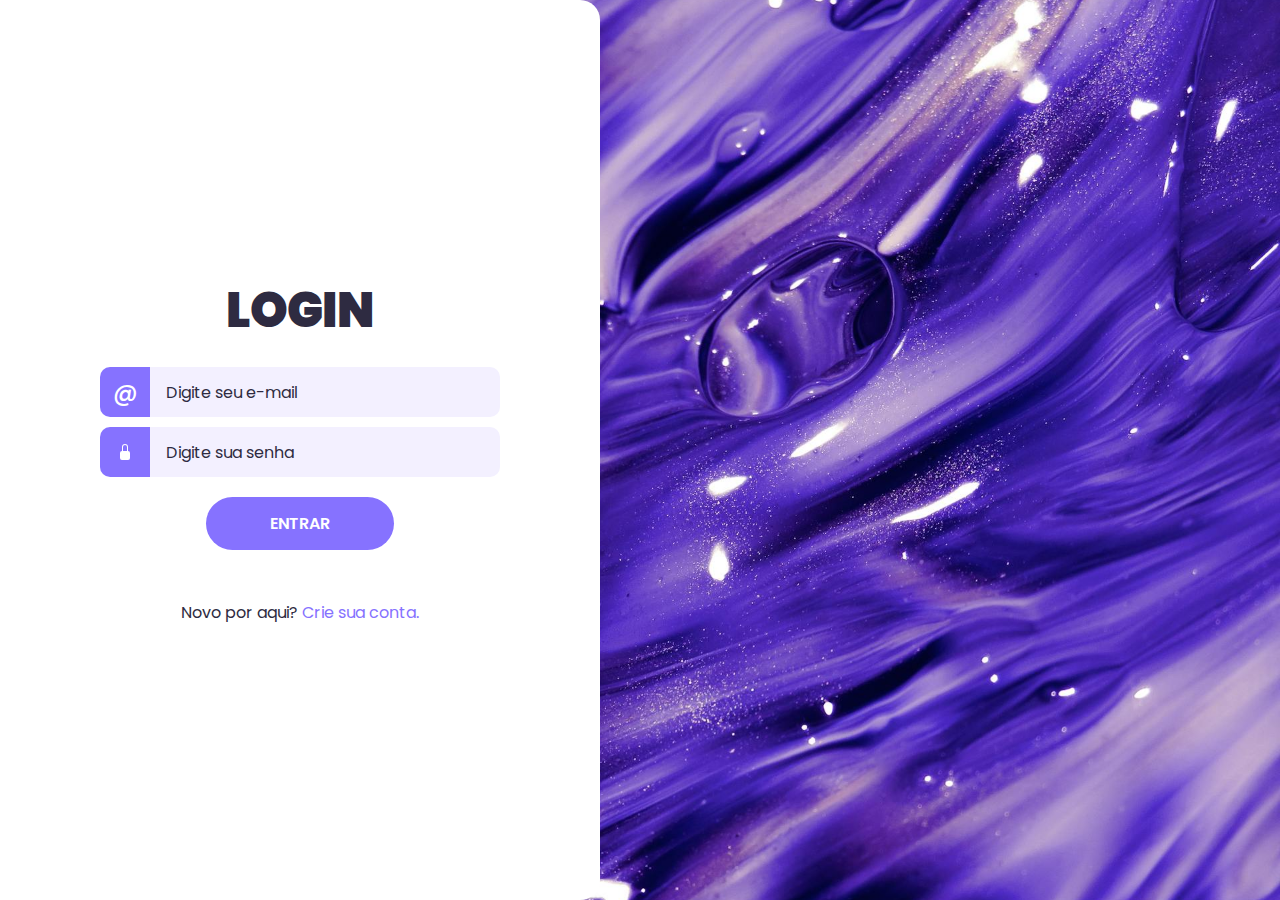
==== index.html @ 26156f6f "criação login" ====
<!DOCTYPE html>
<html lang="pt-br">
<head>
    <meta charset="UTF-8">
    <meta name="viewport" content="width=device-width, initial-scale=1.0">
    <title>Login</title>

    <!-- Meu CSS -->
    <link rel="stylesheet" href="css/style.css">
    <!-- Meu JS -->
    <script src="js/script.js" defer></script> 
</head>
<body>
    <div class="wrapper">
        <h1>Login</h1>
        <form action="" method="post" id="form">
            <div>
                <label for="email-input">
                    <span>@</span>
                </label>
                <input type="email" name="email" id="email-input" placeholder="Digite seu e-mail">
            </div>
            <div>
                <label for="password-input">
                    <svg xmlns="http://www.w3.org/2000/svg" width="16" height="16" fill="currentColor" class="bi bi-lock-fill" viewBox="0 0 16 16">
                        <path d="M8 1a2 2 0 0 1 2 2v4H6V3a2 2 0 0 1 2-2m3 6V3a3 3 0 0 0-6 0v4a2 2 0 0 0-2 2v5a2 2 0 0 0 2 2h6a2 2 0 0 0 2-2V9a2 2 0 0 0-2-2"/>
                      </svg>
                </label>
                <input type="password" name="password" id="password-input" placeholder="Digite sua senha">
            </div>
            <button type="submit">Entrar</button>
        </form>
        <p id="error-message"></p>
        <p>Novo por aqui? <a href="#">Crie sua conta.</a></p>
    </div>
</body>
</html>
---- css/style.css ----
@import url('https://fonts.googleapis.com/css2?family=Poppins:ital,wght@0,100;0,200;0,300;0,400;0,500;0,600;0,700;0,800;0,900;1,100;1,200;1,300;1,400;1,500;1,600;1,700;1,800;1,900&display=swap');

:root {
    --accent-color: #8672FF;
    --base-color: white;
    --text-color: #2E2B41;
    --input-color: #F3F0FF;
}

* {
    margin: 0;
    padding: 0;
}

html {
    font-family: "Poppins", sans-serif;
    font-size: 12pt;
    color: var(--text-color);
    text-align: center;
}

body {
    min-height: 100vh;
    background-image: url(../img/fundo.jpg);
    background-size: cover;
    background-position: right;
    overflow: hidden;
}

.wrapper {
    box-sizing: border-box;
    background-color: var(--base-color);
    height: 100vh;
    width: max(40%, 600px);
    padding: 10px;
    border-radius: 0 20px 20px 0;
    display: flex;
    flex-direction: column;
    align-items: center;
    justify-content: center;
}

h1 {
    font-size: 3rem;
    font-weight: 900;
    text-transform: uppercase;
}

form {
    width: min(400px, 100%);
    margin-top: 20px;
    margin-bottom: 50px;
    display: flex;
    flex-direction: column;
    align-items: center;
    gap: 10px;
}

form>div {
    width: 100%;
    display: flex;
    justify-content: center;
}

form label {
    flex-shrink: 0;
    height: 50px;
    width: 50px;
    background-color: var(--accent-color);
    fill: var(--base-color);
    color: var(--base-color);
    border-radius: 10px 0 0 10px;
    display: flex;
    justify-content: center;
    align-items: center;
    font-size: 1.5rem;
    font-weight: 500;
}

form input {
    box-sizing: border-box;
    flex-grow: 1;
    min-width: 0;
    height: 50px;
    padding: 1em;
    font: inherit;
    border-radius: 0 10px 10px 0;
    border: 2px solid var(--input-color);
    border-left: none;
    background-color: var(--input-color);
    transition: 150ms ease;
}

form input:hover {
    border-color: var(--accent-color);
}

form input:focus {
    outline: none;
    border-color: var(--text-color);
}

div:has(input:focus)>label {
    background-color: var(--text-color);
}

form input::placeholder {
    color: var(--text-color);
}

form button {
    margin-top: 10px;
    border: none;
    border-radius: 1000px;
    padding: .85em 4em;
    background-color: var(--accent-color);
    color: var(--base-color);
    font: inherit;
    font-weight: 600;
    text-transform: uppercase;
    cursor: pointer;
    transition: 150ms ease;
}

form button:hover {
    background-color: var(--text-color);
}

form button:focus {
    outline: none;
    background-color: var(--text-color);
}

a {
    text-decoration: none;
    color: var(--accent-color);
}

a:hover {
    text-decoration: underline;
}

@media(max-width: 1100px) {
    .wrapper {
        width: min(600px, 100%);
        border-radius: 0;
    }
}

form div.incorrect label {
    background-color: #f06272;
}

form div.incorrect input {
    border-color: #f06272;
}

#error-message {
    color: #f06272;
}
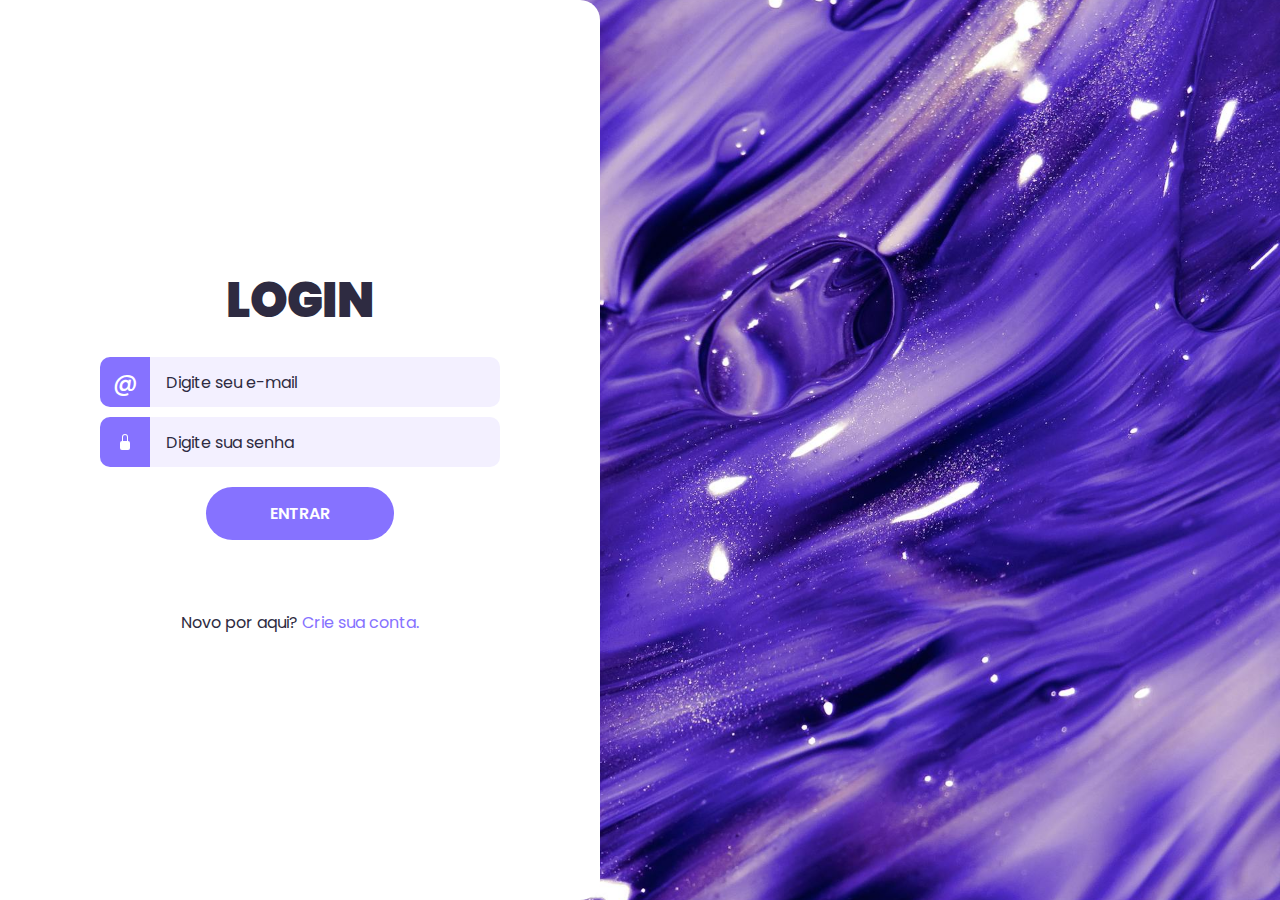
==== commit be0c4622: "Aula 31/10/2024" ====
--- a/index.html
+++ b/index.html
@@ -31,7 +31,7 @@
             <button type="submit">Entrar</button>
         </form>
         <p id="error-message"></p>
-        <p>Novo por aqui? <a href="#">Crie sua conta.</a></p>
+        <p>Novo por aqui? <a href="register.html">Crie sua conta.</a></p>
     </div>
 </body>
 </html>--- a/css/style.css
+++ b/css/style.css
@@ -157,4 +157,5 @@
 
 #error-message {
     color: #f06272;
+    padding-bottom: 20px;
 }